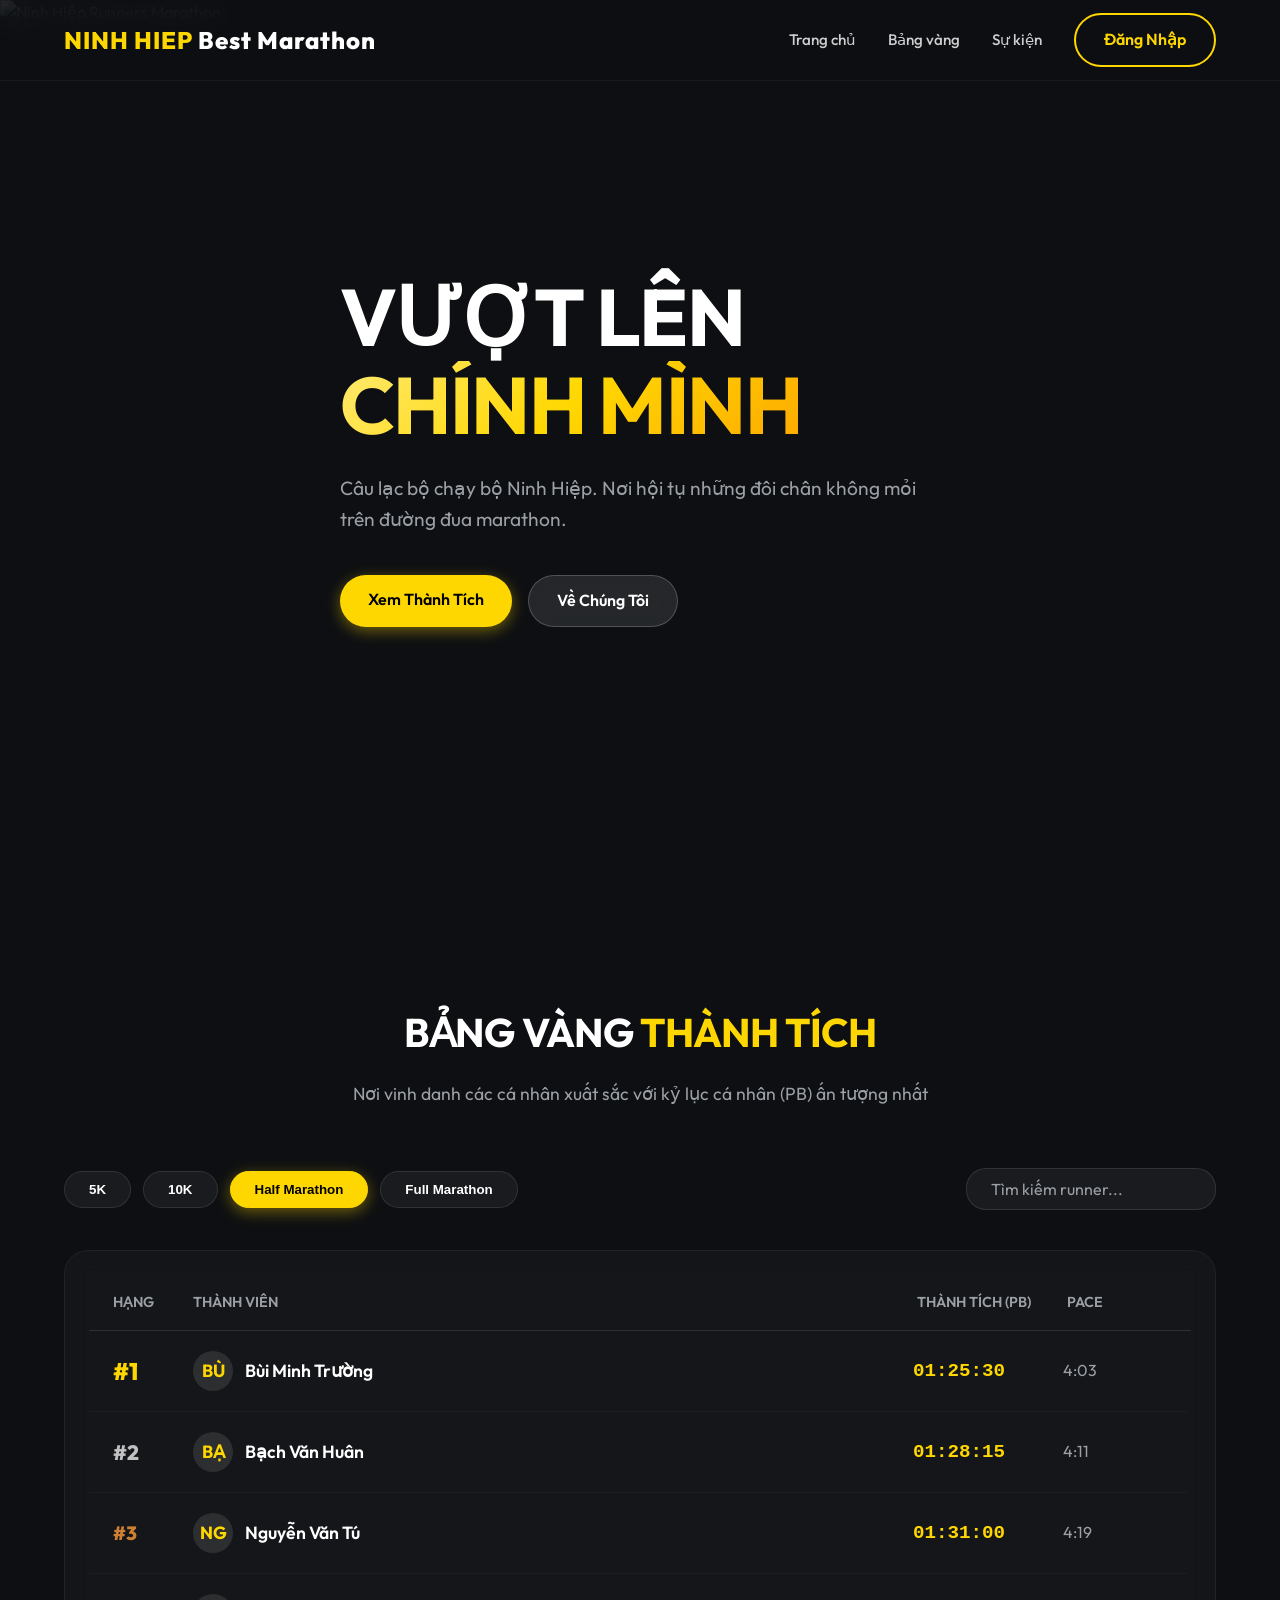
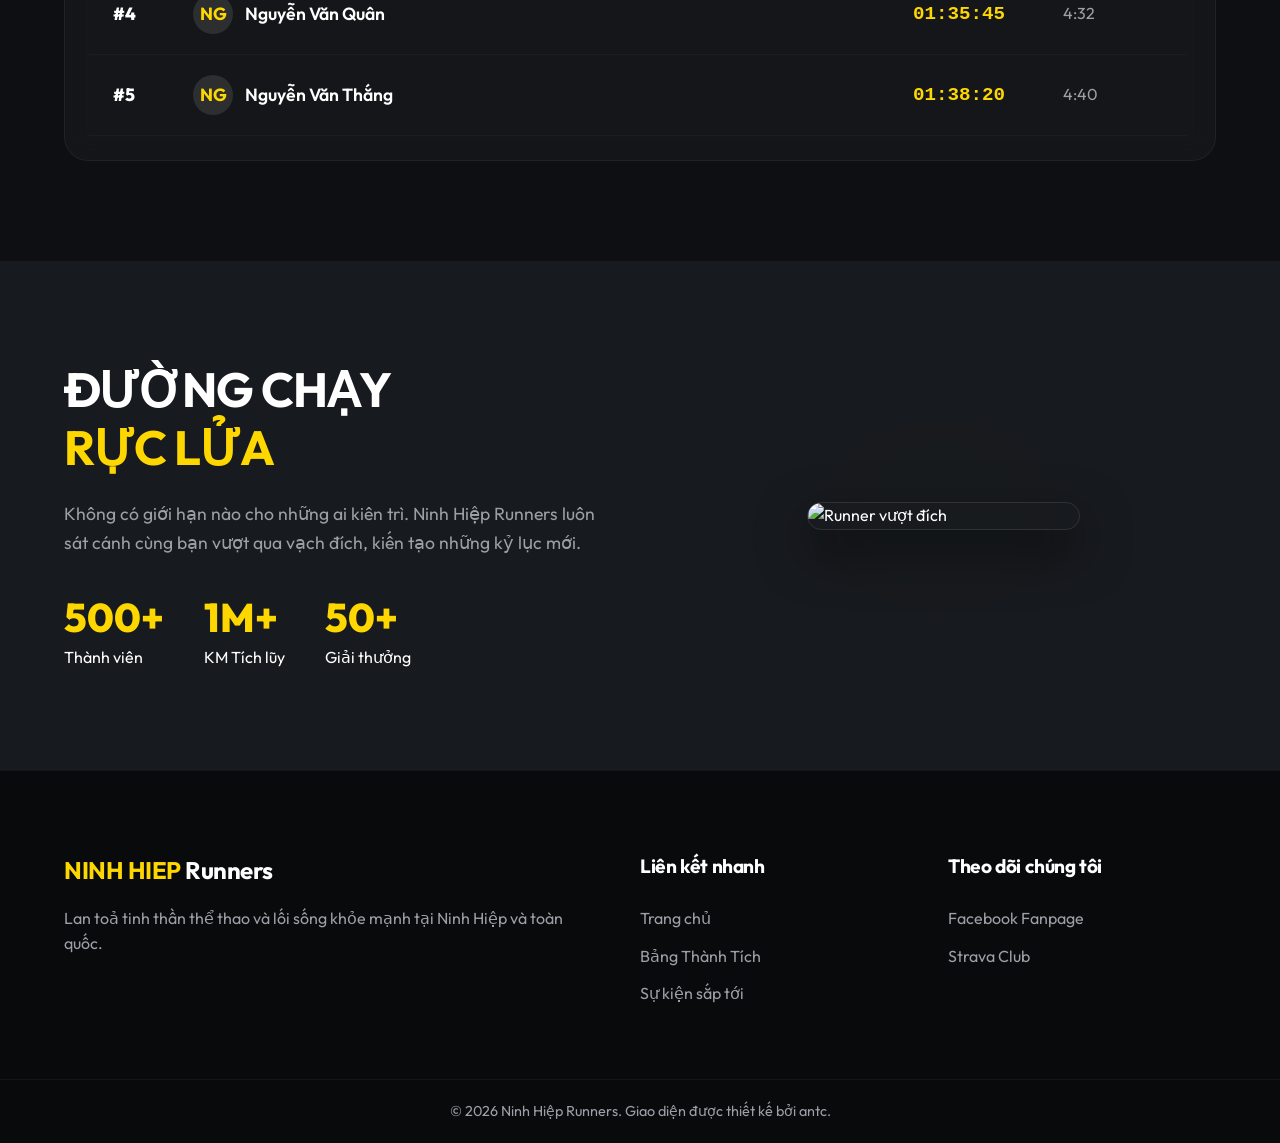
==== index.html @ 4c7ba728 "Update index.html" ====
<!DOCTYPE html>
<html lang="vi">

<head>
    <meta charset="UTF-8">
    <meta name="viewport" content="width=device-width, initial-scale=1.0">
    <title>Ninh Hiệp Runners - Chinh Phục Mọi Giới Hạn</title>
    <meta name="description"
        content="Trang web chính thức của Ninh Hiệp Runners. Theo dõi bảng vàng thành tích giải chạy marathon của các thành viên.">
    <!-- Google Fonts -->
    <link rel="preconnect" href="https://fonts.googleapis.com">
    <link rel="preconnect" href="https://fonts.gstatic.com" crossorigin>
    <link href="https://fonts.googleapis.com/css2?family=Outfit:wght@300;400;600;700;800&display=swap" rel="stylesheet">
    <link rel="stylesheet" href="style.css">
</head>

<body>
    <!-- Header -->
    <header class="navbar">
        <div class="container nav-content">
            <div class="logo">
                <span class="gold-text">NINH HIEP</span> Best Marathon
            </div>
            <nav class="nav-links">
                <a href="#home">Trang chủ</a>
                <a href="#leaderboard">Bảng vàng</a>
                <a href="events.html">Sự kiện</a>
                <a href="login.html" class="btn btn-outline-gold">Đăng Nhập</a>
            </nav>
        </div>
    </header>

    <!-- Hero Section -->
    <section id="home" class="hero">
        <div class="hero-bg">
            <img src="https://github.com/antchn/nhr/blob/main/nhr_hero.jfif" alt="Ninh Hiệp Runners Marathon">
        </div>
        <div class="hero-overlay"></div>
        <div class="container hero-content">
            <h1 class="hero-title">
                VƯỢT LÊN <br>
                <span class="gold-gradient-text">CHÍNH MÌNH</span>
            </h1>
            <p class="hero-subtitle">Câu lạc bộ chạy bộ Ninh Hiệp. Nơi hội tụ những đôi chân không mỏi trên đường đua
                marathon.</p>
            <div class="hero-actions">
                <a href="#leaderboard" class="btn btn-gold">Xem Thành Tích</a>
                <a href="#motivation" class="btn btn-glass">Về Chúng Tôi</a>
            </div>
        </div>
    </section>

    <!-- Leaderboard Section -->
    <section id="leaderboard" class="section">
        <div class="container">
            <div class="section-heading">
                <h2>BẢNG VÀNG <span class="gold-text">THÀNH TÍCH</span></h2>
                <p>Nơi vinh danh các cá nhân xuất sắc với kỷ lục cá nhân (PB) ấn tượng nhất</p>
            </div>

            <!-- Leaderboard Controls -->
            <div class="leaderboard-controls">
                <!-- Tabs -->
                <div class="tabs">
                    <button class="tab-btn" data-tab="5k">5K</button>
                    <button class="tab-btn" data-tab="10k">10K</button>
                    <button class="tab-btn active" data-tab="hm">Half Marathon</button>
                    <button class="tab-btn" data-tab="fm">Full Marathon</button>
                </div>

                <!-- Search -->
                <div class="search-box">
                    <input type="text" id="runner-search" placeholder="Tìm kiếm runner...">
                </div>
            </div>

            <!-- Leaderboard Table/Cards -->
            <div class="leaderboard-container">
                <div class="leaderboard-header">
                    <div>Hạng</div>
                    <div>Thành viên</div>
                    <div>Thành tích (PB)</div>
                    <div>Pace</div>
                </div>

                <div class="leaderboard-list" id="leaderboard-list">
                    <!-- Javascript will populate this -->
                </div>
            </div>
        </div>
    </section>

    <!-- Gallery/Motivation Section -->
    <section id="motivation" class="section section-darker">
        <div class="container container-flex">
            <div class="motivation-text">
                <h2>ĐƯỜNG CHẠY <br><span class="gold-text">RỰC LỬA</span></h2>
                <p>Không có giới hạn nào cho những ai kiên trì. Ninh Hiệp Runners luôn sát cánh cùng bạn vượt qua vạch
                    đích, kiến tạo những kỷ lục mới.</p>
                <ul class="stats-list">
                    <li><span class="gold-text h3">500+</span> Thành viên</li>
                    <li><span class="gold-text h3">1M+</span> KM Tích lũy</li>
                    <li><span class="gold-text h3">50+</span> Giải thưởng</li>
                </ul>
            </div>
            <div class="motivation-image">
                <div class="glow-effect"></div>
                <img src="https://github.com/antchn/nhr/blob/main/nhr_gallery.png" alt="Runner vượt đích" class="glass-img">
            </div>
        </div>
    </section>

    <!-- Footer -->
    <footer class="footer">
        <div class="container footer-content">
            <div class="footer-col">
                <h3><span class="gold-text">NINH HIEP</span> Runners</h3>
                <p>Lan toả tinh thần thể thao và lối sống khỏe mạnh tại Ninh Hiệp và toàn quốc. </p>
            </div>
            <div class="footer-col">
                <h4>Liên kết nhanh</h4>
                <a href="#home">Trang chủ</a>
                <a href="#leaderboard">Bảng Thành Tích</a>
                <a href="events.html">Sự kiện sắp tới</a>
            </div>
            <div class="footer-col">
                <h4>Theo dõi chúng tôi</h4>
                <p>Facebook Fanpage</p>
                <p>Strava Club</p>
            </div>
        </div>
        <div class="footer-bottom">
            <p>&copy; 2026 Ninh Hiệp Runners. Giao diện được thiết kế bởi antc.</p>
        </div>
    </footer>

    <!-- Athlete Profile Modal -->
    <div id="runnerProfileModal" class="modal">
        <div class="modal-content profile-card">
            <span class="close-btn" id="closeProfileModal">&times;</span>
            
            <div class="profile-header">
                <div class="profile-avatar" id="profile-avatar-display">
                    <!-- Avatar image or initials will be injected here -->
                </div>
                <h2 id="profile-name" class="profile-name">Tên Vận Động Viên</h2>
                <div class="profile-tagline">Thành viên Ninh Hiệp Runners</div>
            </div>

            <div class="profile-stats-section">
                <h3 class="section-title">Thành Tích Tốt Nhất (PB)</h3>
                <div class="profile-stats-grid" id="profile-stats-grid">
                    <!-- Dynamic stats injected here -->
                </div>
            </div>
        </div>
    </div>

    <script src="script.js"></script>
</body>

</html>
---- style.css ----
/*==========================================
   CSS VARIABLES & RESET
==========================================*/
:root {
    --color-bg: #0d0f12;          /* Rất tối, hơi ánh xanh slate */
    --color-bg-card: rgba(255, 255, 255, 0.03);
    --color-surface: #171a1f;      /* Nền sáng hơn một chút cho section */
    --color-text: #ffffff;
    --color-text-muted: #9ba0a6;
    
    --color-gold: #FFD700;
    --color-gold-dark: #ccac00;
    --color-gold-glow: rgba(255, 215, 0, 0.4);
    --color-gold-light: #ffea70;

    --font-heading: 'Outfit', sans-serif;
    --font-body: 'Outfit', sans-serif;

    --transition: all 0.3s cubic-bezier(0.25, 0.8, 0.25, 1);
}

* {
    margin: 0;
    padding: 0;
    box-sizing: border-box;
}

html {
    scroll-behavior: smooth;
}

body {
    background-color: var(--color-bg);
    color: var(--color-text);
    font-family: var(--font-body);
    line-height: 1.6;
    overflow-x: hidden;
}

h1, h2, h3, h4 {
    font-family: var(--font-heading);
    font-weight: 700;
    letter-spacing: -0.02em;
}

a {
    text-decoration: none;
    color: var(--color-text);
    transition: var(--transition);
}

.container {
    max-width: 1200px;
    margin: 0 auto;
    padding: 0 24px;
}

/*==========================================
   UTILITIES
==========================================*/
.gold-text { color: var(--color-gold); }
.gold-gradient-text {
    background: linear-gradient(135deg, var(--color-gold-light) 0%, var(--color-gold) 50%, #fdaa00 100%);
    -webkit-background-clip: text;
    background-clip: text;
    -webkit-text-fill-color: transparent;
    color: transparent;
    display: inline-block;
}

/* Buttons */
.btn {
    display: inline-block;
    padding: 12px 28px;
    border-radius: 30px;
    font-weight: 600;
    font-size: 1rem;
    cursor: pointer;
    transition: var(--transition);
    border: none;
    text-align: center;
}

.btn-gold {
    background-color: var(--color-gold);
    color: #000;
    box-shadow: 0 4px 15px var(--color-gold-glow);
}
.btn-gold:hover {
    background-color: var(--color-gold-light);
    transform: translateY(-2px);
    box-shadow: 0 6px 20px rgba(255, 215, 0, 0.6);
}

.btn-outline-gold {
    background: transparent;
    border: 2px solid var(--color-gold);
    color: var(--color-gold);
}
.btn-outline-gold:hover {
    background: var(--color-gold);
    color: #000;
    box-shadow: 0 4px 15px var(--color-gold-glow);
}

.btn-glass {
    background: rgba(255, 255, 255, 0.1);
    backdrop-filter: blur(10px);
    border: 1px solid rgba(255, 255, 255, 0.2);
    color: #fff;
}
.btn-glass:hover {
    background: rgba(255, 255, 255, 0.2);
    transform: translateY(-2px);
}

/*==========================================
   NAVBAR
==========================================*/
.navbar {
    position: fixed;
    top: 0; left: 0; right: 0;
    z-index: 1000;
    background: rgba(13, 15, 18, 0.85);
    backdrop-filter: blur(16px);
    border-bottom: 1px solid rgba(255,255,255,0.05);
    transition: var(--transition);
}

.nav-content {
    display: flex;
    justify-content: space-between;
    align-items: center;
    height: 80px;
}

.logo {
    font-size: 1.5rem;
    font-weight: 800;
    letter-spacing: 1px;
}

.nav-links {
    display: flex;
    align-items: center;
    gap: 32px;
}

.nav-links a:not(.btn) {
    font-size: 0.95rem;
    font-weight: 500;
    opacity: 0.8;
}
.nav-links a:not(.btn):hover {
    opacity: 1;
    color: var(--color-gold);
}

/*==========================================
   HERO SECTION
==========================================*/
.hero {
    position: relative;
    height: 100vh;
    min-height: 700px;
    display: flex;
    align-items: center;
    overflow: hidden;
}

.hero-bg {
    position: absolute;
    top: 0; left: 0; width: 100%; height: 100%;
    z-index: 0;
}

.hero-bg img {
    width: 100%; height: 100%;
    object-fit: cover;
    object-position: center;
}

.hero-overlay {
    position: absolute;
    top: 0; left: 0; width: 100%; height: 100%;
    background: radial-gradient(circle at center, rgba(13, 15, 18, 0.3) 0%, rgba(13, 15, 18, 0.95) 100%);
    background: linear-gradient(180deg, rgba(13, 15, 18, 0.2) 0%, #0d0f12 100%);
    z-index: 1;
}

.hero-content {
    position: relative;
    z-index: 2;
    max-width: 800px;
}

.hero-title {
    font-size: 5rem;
    line-height: 1.1;
    margin-bottom: 24px;
    text-transform: uppercase;
}

.hero-subtitle {
    font-size: 1.2rem;
    color: var(--color-text-muted);
    margin-bottom: 40px;
    max-width: 600px;
}

.hero-actions {
    display: flex;
    gap: 16px;
}

/*==========================================
   GENERAL SECTIONS
==========================================*/
.section {
    padding: 100px 0;
}
.section-darker {
    background-color: var(--color-surface);
}

.section-heading {
    text-align: center;
    margin-bottom: 60px;
}

.section-heading h2 {
    font-size: 2.5rem;
    margin-bottom: 16px;
}

.section-heading p {
    color: var(--color-text-muted);
    font-size: 1.1rem;
}

/*==========================================
   LEADERBOARD (GLASSMORPHISM)
==========================================*/
.leaderboard-controls {
    display: flex;
    justify-content: space-between;
    align-items: center;
    margin-bottom: 40px;
    flex-wrap: wrap;
    gap: 20px;
}

@media (max-width: 768px) {
    .leaderboard-controls {
        flex-direction: column;
        justify-content: center;
    }
}

.tabs {
    display: flex;
    justify-content: center;
    gap: 12px;
}

.search-box input {
    background: rgba(255, 255, 255, 0.05);
    border: 1px solid rgba(255, 255, 255, 0.1);
    color: #fff;
    padding: 10px 24px;
    border-radius: 20px;
    font-family: var(--font-body);
    font-size: 1rem;
    outline: none;
    transition: var(--transition);
    width: 250px;
}

.search-box input:focus {
    border-color: var(--color-gold);
    box-shadow: 0 0 10px var(--color-gold-glow);
    background: rgba(255, 255, 255, 0.1);
}

.search-box input::placeholder {
    color: var(--color-text-muted);
}

.tab-btn {
    background: rgba(255, 255, 255, 0.05);
    border: 1px solid rgba(255, 255, 255, 0.1);
    color: #fff;
    padding: 10px 24px;
    border-radius: 20px;
    cursor: pointer;
    font-weight: 600;
    transition: var(--transition);
}

.tab-btn:hover {
    background: rgba(255, 255, 255, 0.1);
}

.tab-btn.active {
    background: var(--color-gold);
    color: #000;
    border-color: var(--color-gold);
    box-shadow: 0 4px 15px var(--color-gold-glow);
}

.leaderboard-container {
    background: var(--color-bg-card);
    backdrop-filter: blur(12px);
    border: 1px solid rgba(255, 255, 255, 0.05);
    border-radius: 24px;
    padding: 24px;
}

.leaderboard-header {
    display: grid;
    grid-template-columns: 80px 1fr 150px 100px;
    padding: 16px 24px;
    color: var(--color-text-muted);
    font-size: 0.9rem;
    text-transform: uppercase;
    font-weight: 600;
    border-bottom: 1px solid rgba(255, 255, 255, 0.1);
}

.leaderboard-list {
    max-height: 700px;
    overflow-y: auto;
    padding-right: 4px;
}

/* Custom Scrollbar cho danh sách bảng vàng */
.leaderboard-list::-webkit-scrollbar {
    width: 6px;
}

.leaderboard-list::-webkit-scrollbar-track {
    background: rgba(255, 255, 255, 0.02);
    border-radius: 10px;
}

.leaderboard-list::-webkit-scrollbar-thumb {
    background: rgba(255, 215, 0, 0.3);
    border-radius: 10px;
}

.leaderboard-list::-webkit-scrollbar-thumb:hover {
    background: var(--color-gold);
}

.lb-row {
    display: grid;
    grid-template-columns: 80px 1fr 150px 100px;
    padding: 20px 24px;
    align-items: center;
    border-bottom: 1px solid rgba(255, 255, 255, 0.03);
    transition: var(--transition);
}

.lb-row:hover {
    background: rgba(255, 215, 0, 0.03);
    transform: scale(1.01);
}

.lb-row.top-1 .rank { color: var(--color-gold); font-size: 1.5rem; }
.lb-row.top-2 .rank { color: #C0C0C0; font-size: 1.3rem; } /* Silver */
.lb-row.top-3 .rank { color: #CD7F32; font-size: 1.2rem; } /* Bronze */

.rank {
    font-weight: 800;
    font-size: 1.1rem;
}

.runner-name {
    font-weight: 600;
    font-size: 1.1rem;
    display: flex;
    align-items: center;
    gap: 12px;
}

.avatar {
    width: 40px; height: 40px;
    border-radius: 50%;
    background: rgba(255, 255, 255, 0.1);
    display: flex;
    align-items: center; justify-content: center;
    font-weight: 700;
    color: var(--color-gold);
    overflow: hidden;
    flex-shrink: 0;
}

.avatar img {
    width: 100%;
    height: 100%;
    object-fit: cover;
}

.runner-time {
    font-family: monospace;
    font-size: 1.2rem;
    color: var(--color-gold);
    font-weight: 700;
}

.runner-pace {
    color: var(--color-text-muted);
}

/*==========================================
   MOTIVATION / GALLERY
==========================================*/
.container-flex {
    display: flex;
    align-items: center;
    gap: 60px;
}

.motivation-text {
    flex: 1;
}

.motivation-text h2 {
    font-size: 3rem;
    line-height: 1.2;
    margin-bottom: 24px;
}

.motivation-text p {
    font-size: 1.1rem;
    color: var(--color-text-muted);
    margin-bottom: 40px;
}

.stats-list {
    list-style: none;
    display: flex;
    gap: 40px;
}

.stats-list li {
    display: flex;
    flex-direction: column;
}

.stats-list span.h3 {
    font-size: 2.5rem;
    font-weight: 800;
    line-height: 1;
    margin-bottom: 8px;
}

.motivation-image {
    flex: 1;
    position: relative;
}

.glass-img {
    width: 50%;
    border-radius: 24px;
    box-shadow: 0 20px 50px rgba(0,0,0,0.5);
    position: relative;
    z-index: 2;
    border: 1px solid rgba(255,255,255,0.1);
    display: block;
    margin: 0 auto;
}

.glow-effect {
    position: absolute;
    top: 50%; left: 50%;
    transform: translate(-50%, -50%);
    width: 40%; height: 40%;
    background: var(--color-gold);
    filter: blur(100px);
    opacity: 0.2;
    z-index: 1;
}

/*==========================================
   FOOTER
==========================================*/
.footer {
    background: #090a0c;
    padding: 80px 0 20px;
    border-top: 1px solid rgba(255,255,255,0.05);
}

.footer-content {
    display: grid;
    grid-template-columns: 2fr 1fr 1fr;
    gap: 40px;
    margin-bottom: 60px;
}

.footer-col h3 { font-size: 1.5rem; margin-bottom: 16px; }
.footer-col h4 { font-size: 1.2rem; margin-bottom: 24px; }
.footer-col p, .footer-col a {
    color: var(--color-text-muted);
    display: block;
    margin-bottom: 12px;
}
.footer-col a:hover { color: var(--color-gold); }

.footer-bottom {
    text-align: center;
    color: var(--color-text-muted);
    font-size: 0.9rem;
    border-top: 1px solid rgba(255,255,255,0.05);
    padding-top: 20px;
}

/*==========================================
   EVENTS PAGE
==========================================*/
.events-grid {
    display: grid;
    grid-template-columns: repeat(3, 1fr);
    gap: 32px;
    margin-top: 40px;
}

@media (max-width: 900px) {
    .events-grid { grid-template-columns: repeat(2, 1fr); }
}

@media (max-width: 600px) {
    .events-grid { grid-template-columns: 1fr; }
}

.event-card {
    background: var(--color-bg-card);
    backdrop-filter: blur(12px);
    border: 1px solid rgba(255, 255, 255, 0.05);
    border-radius: 20px;
    overflow: hidden;
    transition: var(--transition);
    display: flex;
    flex-direction: column;
}

.event-card:hover {
    transform: translateY(-8px);
    box-shadow: 0 15px 30px rgba(0,0,0,0.4), 0 0 15px rgba(255, 215, 0, 0.1);
    border-color: rgba(255, 215, 0, 0.2);
}

.event-image {
    position: relative;
    width: 100%;
    height: 200px;
    overflow: hidden;
}

.event-image img {
    width: 100%;
    height: 100%;
    object-fit: cover;
    transition: transform 0.5s ease;
}

.event-card:hover .event-image img {
    transform: scale(1.05);
}

.event-badge {
    position: absolute;
    top: 16px;
    right: 16px;
    padding: 6px 14px;
    border-radius: 20px;
    font-size: 0.85rem;
    font-weight: 700;
    backdrop-filter: blur(10px);
    z-index: 2;
}

.badge-active {
    background: rgba(255, 215, 0, 0.85);
    color: #000;
}

.badge-opening {
    background: rgba(82, 196, 26, 0.85);
    color: #fff;
}

.badge-ended {
    background: rgba(255, 255, 255, 0.3);
    color: #fff;
}

.event-content {
    padding: 24px;
    display: flex;
    flex-direction: column;
    flex-grow: 1;
}

.event-content h3 {
    font-size: 1.4rem;
    margin-bottom: 16px;
    color: var(--color-gold);
    line-height: 1.3;
}

.event-info {
    margin-bottom: 24px;
    flex-grow: 1;
}

.event-info p {
    color: var(--color-text-muted);
    margin-bottom: 8px;
    font-size: 0.95rem;
    display: flex;
    align-items: center;
    gap: 8px;
}

/*==========================================
   ANIMATIONS
==========================================*/
@keyframes fadeIn {
    from { opacity: 0; transform: translateY(20px); }
    to { opacity: 1; transform: translateY(0); }
}

.lb-row {
    animation: fadeIn 0.5s forwards;
}

/* Cursors for clickability */
.runner-name {
    cursor: pointer;
    transition: var(--transition);
}
.runner-name:hover {
    color: var(--color-gold);
}

/*==========================================
   MODAL & PROFILE
==========================================*/
.modal {
    visibility: hidden;
    opacity: 0;
    position: fixed;
    top: 0; left: 0; width: 100%; height: 100%;
    background: rgba(0, 0, 0, 0.8);
    backdrop-filter: blur(8px);
    z-index: 2000;
    display: flex;
    align-items: center; justify-content: center;
    transition: visibility 0.3s, opacity 0.3s ease;
}

.modal.active {
    visibility: visible;
    opacity: 1;
}

.modal-content {
    background: rgba(23, 26, 31, 0.95);
    border: 1px solid rgba(255, 255, 255, 0.1);
    border-radius: 20px;
    padding: 40px;
    width: 100%; max-width: 500px;
    position: relative;
    transform: translateY(-20px);
    transition: transform 0.3s ease;
    box-shadow: 0 20px 50px rgba(0, 0, 0, 0.5);
    max-height: 90vh; overflow-y: auto;
}

.modal.active .modal-content {
    transform: translateY(0);
}

.close-btn {
    position: absolute; top: 15px; right: 20px;
    font-size: 28px; color: var(--color-text-muted);
    cursor: pointer; transition: color 0.3s;
    line-height: 1;
}

.close-btn:hover { color: var(--color-gold); }

/* Profile Specific */
.profile-card {
    text-align: center;
    padding: 50px 30px 40px;
}

.profile-header {
    display: flex;
    flex-direction: column;
    align-items: center;
    margin-bottom: 30px;
    position: relative;
}

.profile-avatar {
    width: 120px; height: 120px;
    border-radius: 50%;
    background: rgba(255, 215, 0, 0.1);
    border: 3px solid var(--color-gold);
    display: flex; align-items: center; justify-content: center;
    font-size: 2.5rem; font-weight: 800; color: var(--color-gold);
    box-shadow: 0 10px 25px rgba(255,215,0,0.2);
    margin-bottom: 20px;
    overflow: hidden;
}

.profile-avatar img {
    width: 100%; height: 100%;
    object-fit: cover;
}

.profile-name {
    font-size: 1.8rem;
    color: var(--color-text);
    margin-bottom: 5px;
}

.profile-tagline {
    font-size: 1rem;
    color: var(--color-text-muted);
}

.profile-stats-section {
    background: rgba(255,255,255,0.03);
    border-radius: 16px;
    padding: 24px;
    border: 1px solid rgba(255,255,255,0.05);
}

.section-title {
    font-size: 1.1rem;
    color: var(--color-gold);
    margin-bottom: 20px;
    text-transform: uppercase;
    letter-spacing: 1px;
}

.profile-stats-grid {
    display: grid;
    grid-template-columns: repeat(2, 1fr);
    gap: 16px;
}

.stat-item {
    background: rgba(0,0,0,0.3);
    border-radius: 12px;
    padding: 16px;
    display: flex;
    flex-direction: column;
    align-items: flex-start;
    border: 1px solid rgba(255,255,255,0.05);
    text-align: left;
}

.stat-dist {
    font-size: 0.85rem;
    color: var(--color-text-muted);
    text-transform: uppercase;
    font-weight: 700;
    margin-bottom: 8px;
}

.stat-time {
    font-family: monospace;
    font-size: 1.4rem;
    color: #fff;
    font-weight: 700;
    line-height: 1;
    margin-bottom: 4px;
}

.stat-pace {
    font-size: 0.85rem;
    color: var(--color-gold);
}

/* Custom scrollbar for modal */
.modal-content::-webkit-scrollbar { width: 6px; }
.modal-content::-webkit-scrollbar-track { background: rgba(0, 0, 0, 0.2); border-radius: 4px; }
.modal-content::-webkit-scrollbar-thumb { background: rgba(255, 215, 0, 0.5); border-radius: 4px; }
.modal-content::-webkit-scrollbar-thumb:hover { background: var(--color-gold); }
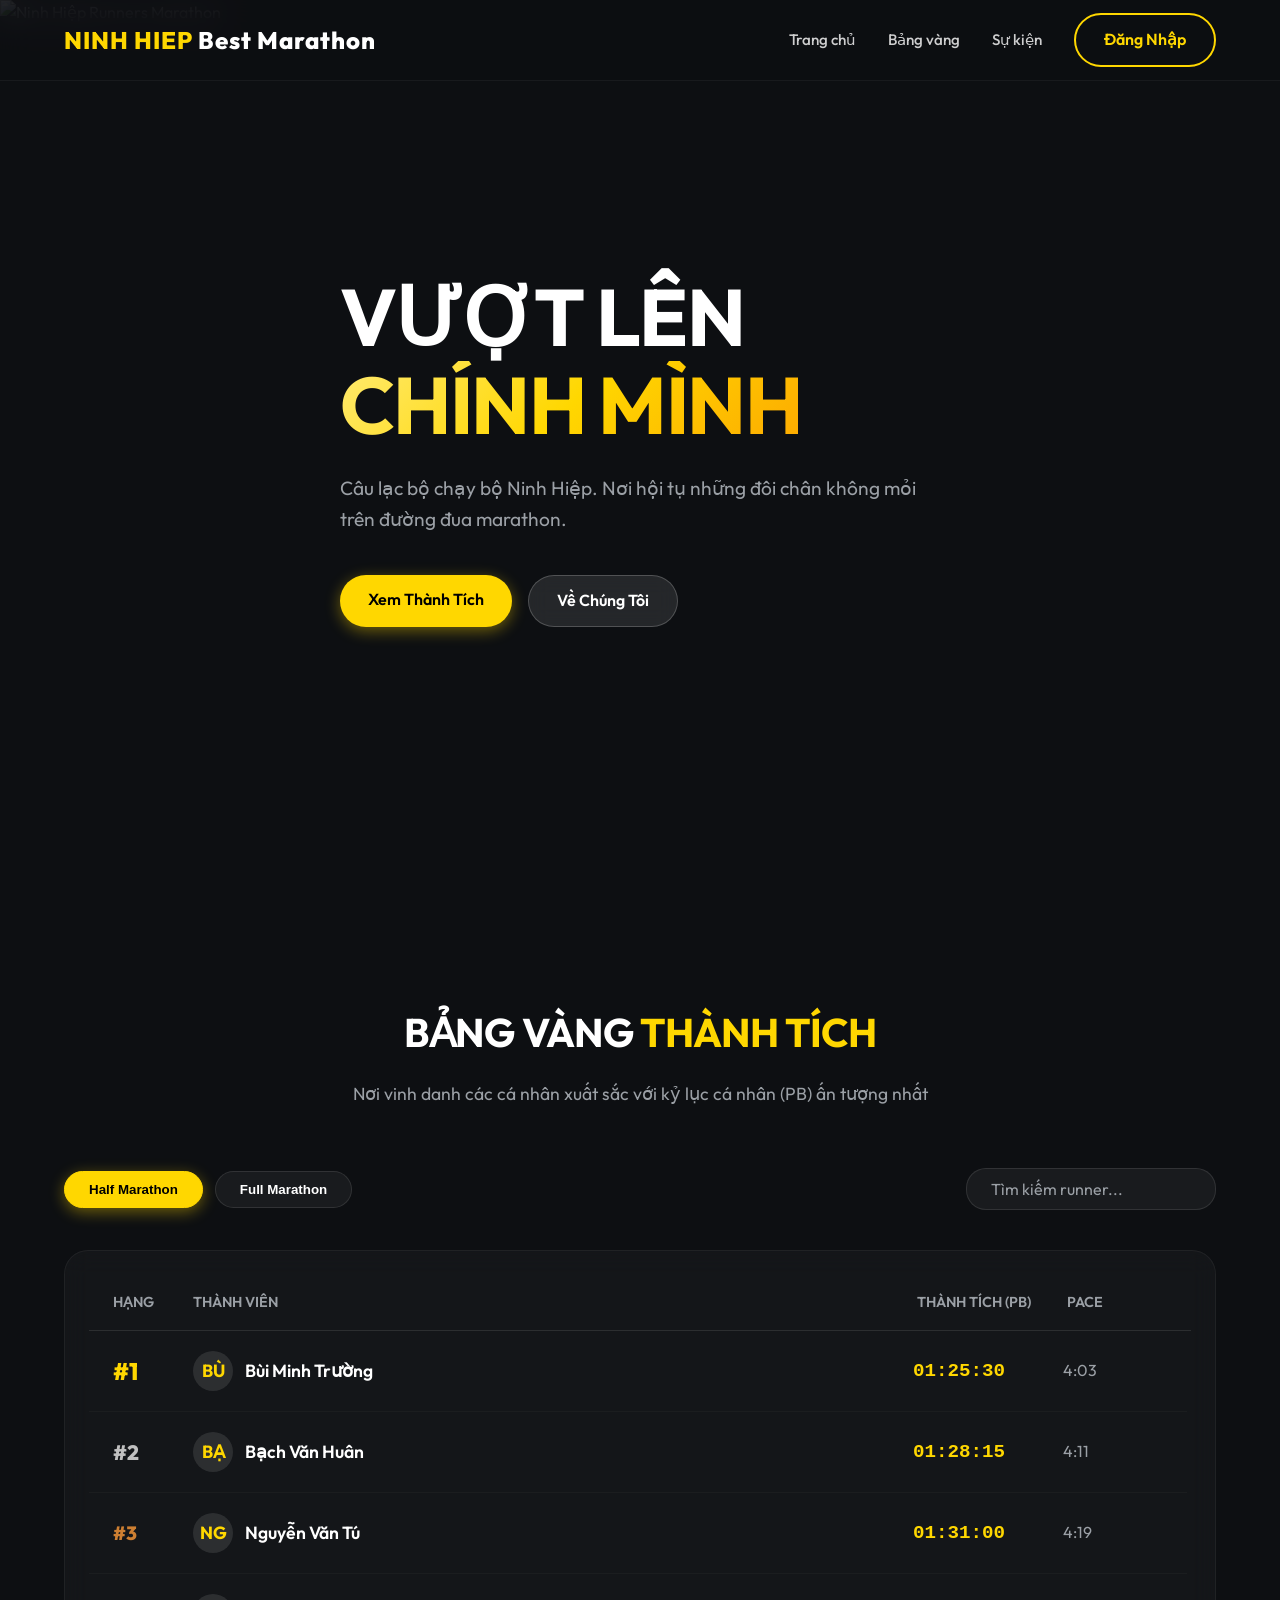
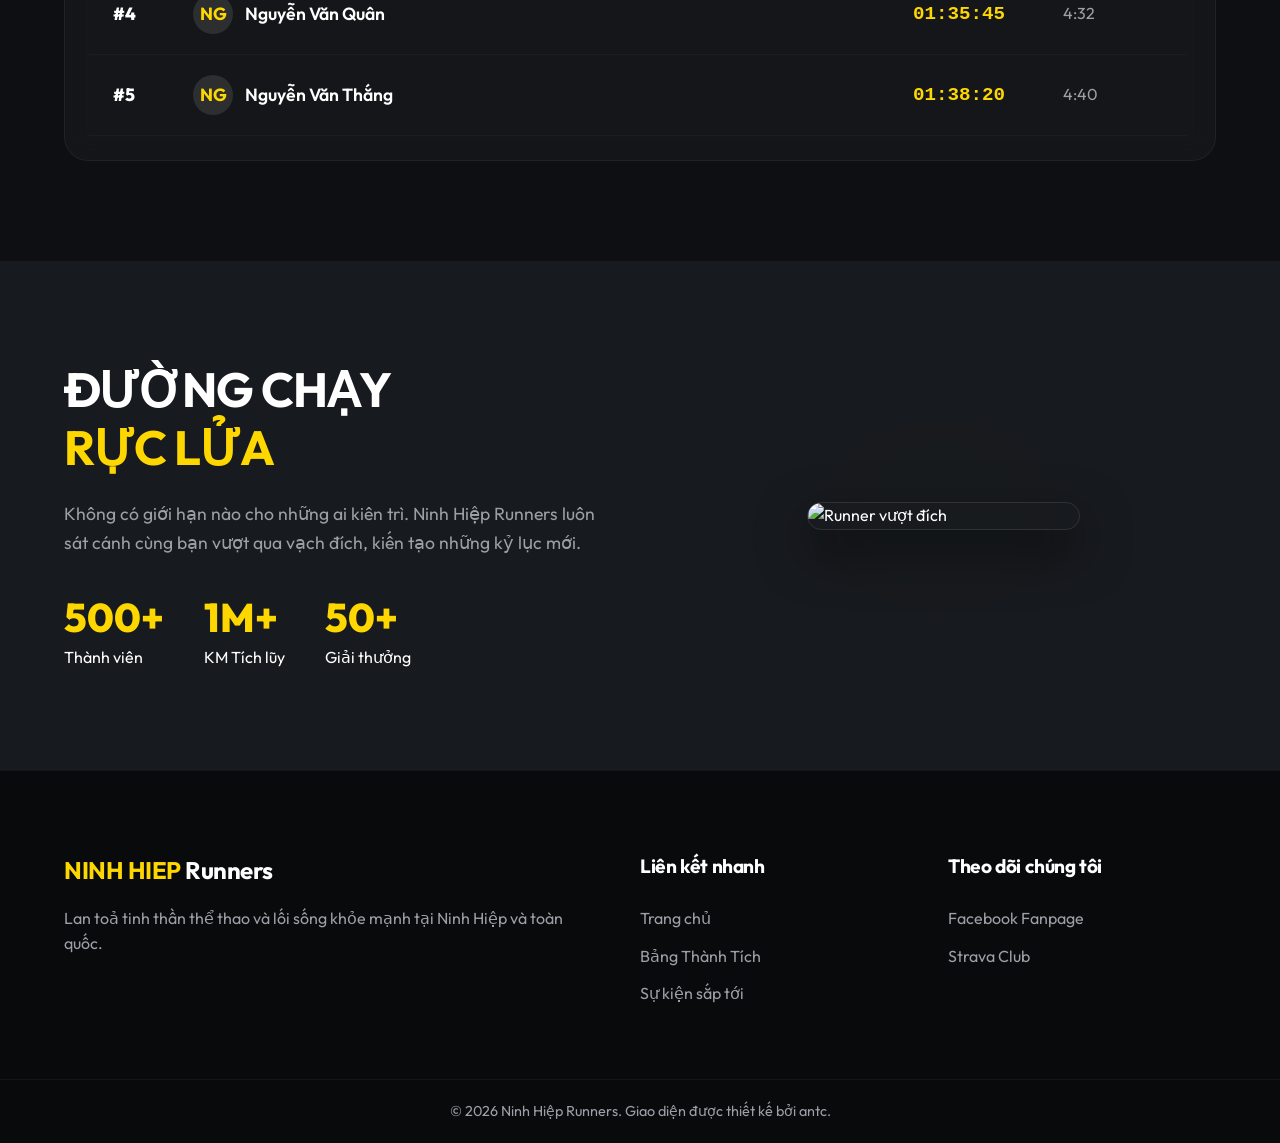
==== commit 55a29738: "Add files via upload" ====
--- a/index.html
+++ b/index.html
@@ -33,7 +33,7 @@
     <!-- Hero Section -->
     <section id="home" class="hero">
         <div class="hero-bg">
-            <img src="https://github.com/antchn/nhr/blob/main/nhr_hero.jfif" alt="Ninh Hiệp Runners Marathon">
+            <img src="assets/nhr_hero.jfif" alt="Ninh Hiệp Runners Marathon">
         </div>
         <div class="hero-overlay"></div>
         <div class="container hero-content">
@@ -62,8 +62,8 @@
             <div class="leaderboard-controls">
                 <!-- Tabs -->
                 <div class="tabs">
-                    <button class="tab-btn" data-tab="5k">5K</button>
-                    <button class="tab-btn" data-tab="10k">10K</button>
+                    <!-- <button class="tab-btn" data-tab="5k">5K</button> -->
+                    <!-- <button class="tab-btn" data-tab="10k">10K</button> -->
                     <button class="tab-btn active" data-tab="hm">Half Marathon</button>
                     <button class="tab-btn" data-tab="fm">Full Marathon</button>
                 </div>
@@ -105,7 +105,7 @@
             </div>
             <div class="motivation-image">
                 <div class="glow-effect"></div>
-                <img src="https://github.com/antchn/nhr/blob/main/nhr_gallery.png" alt="Runner vượt đích" class="glass-img">
+                <img src="assets/nhr_gallery.png" alt="Runner vượt đích" class="glass-img">
             </div>
         </div>
     </section>
@@ -159,4 +159,4 @@
     <script src="script.js"></script>
 </body>
 
-</html>
+</html>
--- a/style.css
+++ b/style.css
@@ -790,5 +790,86 @@
 /* Custom scrollbar for modal */
 .modal-content::-webkit-scrollbar { width: 6px; }
 .modal-content::-webkit-scrollbar-track { background: rgba(0, 0, 0, 0.2); border-radius: 4px; }
-.modal-content::-webkit-scrollbar-thumb { background: rgba(255, 215, 0, 0.5); border-radius: 4px; }
 .modal-content::-webkit-scrollbar-thumb:hover { background: var(--color-gold); }
+
+/*==========================================
+   RESPONSIVE DESIGN (MOBILE & TABLET)
+==========================================*/
+@media (max-width: 768px) {
+    /* Global & Sections */
+    .container { padding: 0 16px; }
+    .section { padding: 60px 0; }
+    .section-heading h2 { font-size: 2rem; }
+
+    /* Navbar */
+    .nav-content {
+        height: auto;
+        flex-direction: column;
+        padding: 16px 0;
+        gap: 16px;
+    }
+    .nav-links {
+        flex-wrap: wrap;
+        justify-content: center;
+        gap: 12px;
+    }
+    .nav-links a.btn { padding: 8px 16px; font-size: 0.9rem; }
+
+    /* Hero Section */
+    .hero {
+        min-height: 500px;
+        padding-top: 140px; /* Space for stacked navbar */
+        align-items: flex-start;
+    }
+    .hero-title { font-size: 2.5rem; margin-bottom: 16px; }
+    .hero-subtitle { font-size: 1rem; margin-bottom: 24px; }
+    .hero-actions { flex-direction: column; width: 100%; }
+    .hero-actions .btn { width: 100%; }
+
+    /* Leaderboard Controls & Table */
+    .leaderboard-controls {
+        flex-direction: column;
+        width: 100%;
+        gap: 16px;
+    }
+    .tabs { flex-wrap: wrap; }
+    .search-box { width: 100%; }
+    .search-box input { width: 100%; }
+    
+    .leaderboard-container {
+        padding: 16px 8px;
+        overflow-x: auto;
+    }
+    .leaderboard-header, .lb-row {
+        min-width: 480px; /* Bắt cuộn ngang trên mobile để không làm vỡ text */
+        padding: 12px;
+        gap: 8px;
+    }
+
+    /* Motivation Section */
+    .container-flex {
+        flex-direction: column;
+        gap: 40px;
+    }
+    .motivation-text h2 { font-size: 2rem; margin-bottom: 16px; }
+    .stats-list {
+        flex-direction: column;
+        align-items: center;
+        gap: 24px;
+        text-align: center;
+    }
+    .glass-img { width: 90%; }
+    .glow-effect { width: 70%; height: 70%; }
+
+    /* Footer */
+    .footer-content {
+        grid-template-columns: 1fr;
+        gap: 30px;
+        text-align: center;
+    }
+
+    /* Modal / Profile */
+    .modal-content { padding: 30px 20px; }
+    .profile-card { padding: 20px 10px 10px; }
+    .profile-stats-grid { grid-template-columns: 1fr; }
+}
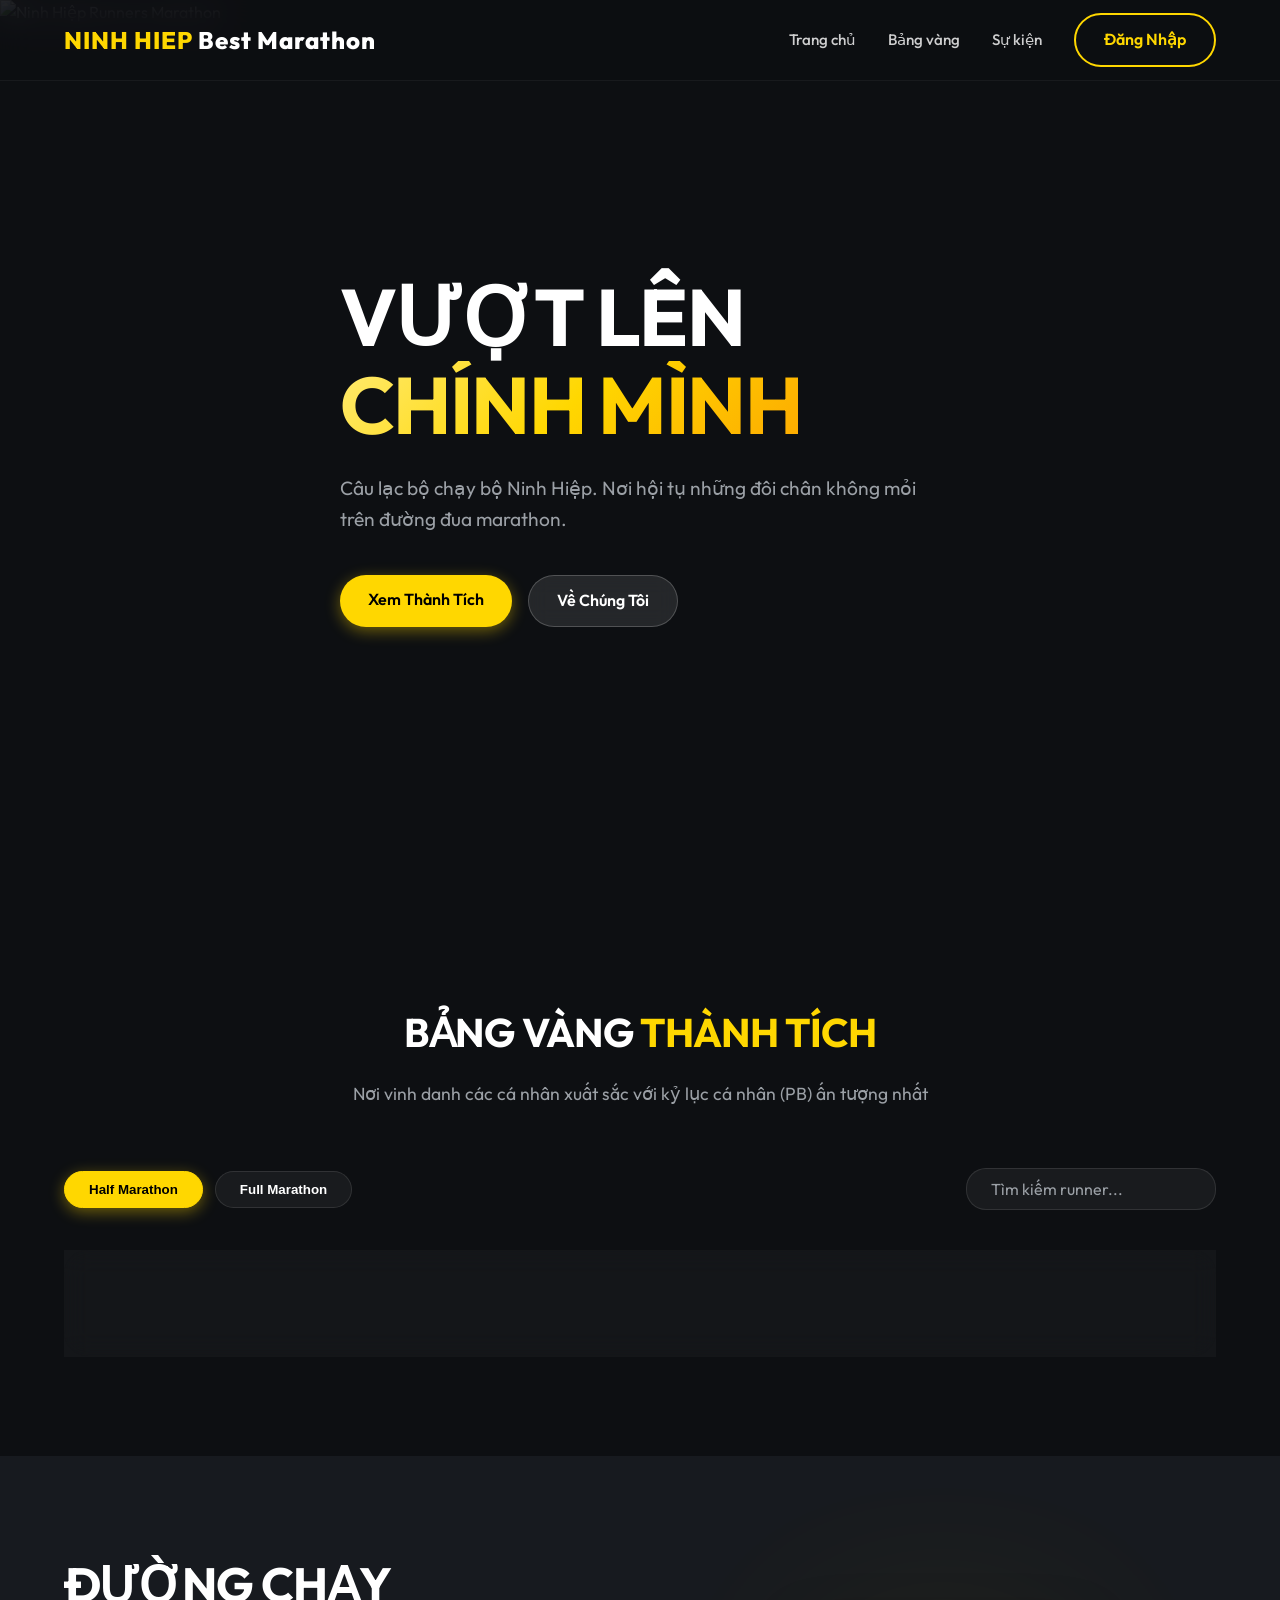
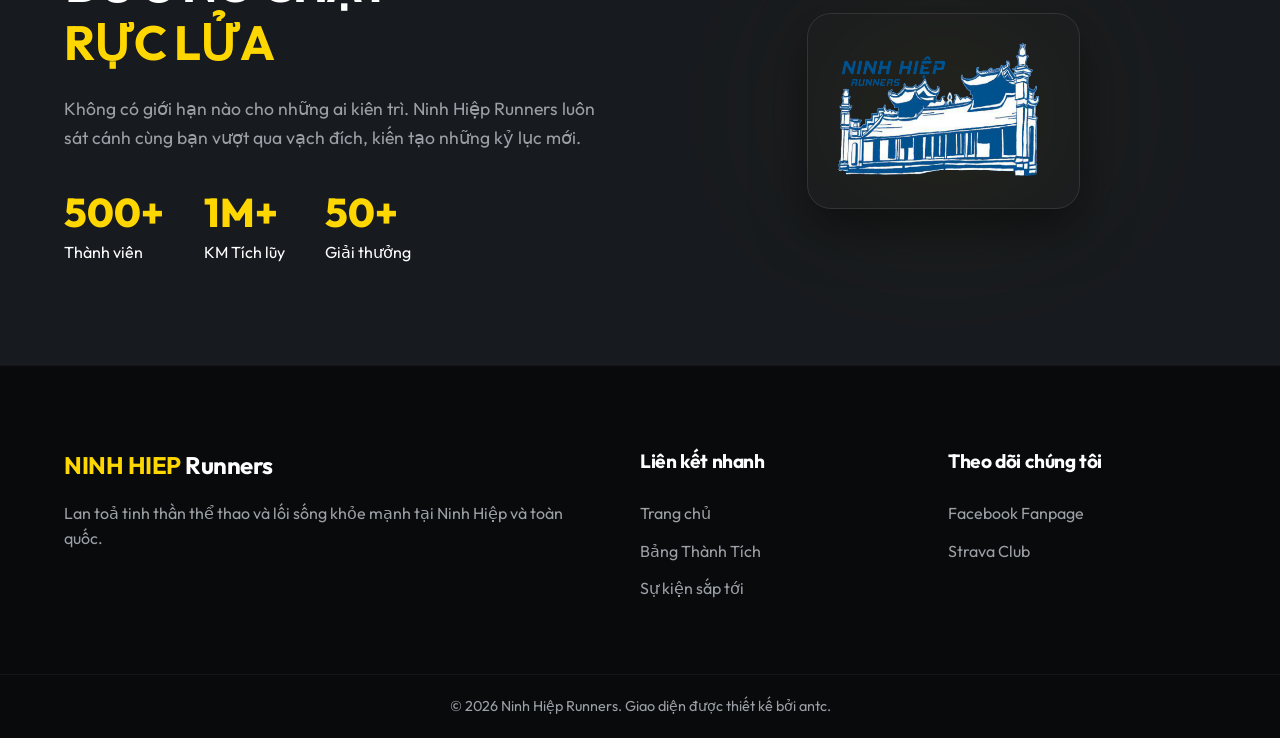
==== commit fe4dbffc: "Update index.html" ====
--- a/index.html
+++ b/index.html
@@ -33,7 +33,7 @@
     <!-- Hero Section -->
     <section id="home" class="hero">
         <div class="hero-bg">
-            <img src="assets/nhr_hero.jfif" alt="Ninh Hiệp Runners Marathon">
+            <img src="https://raw.githubusercontent.com/antchn/nhr/refs/heads/main/nhr_hero.jfif" alt="Ninh Hiệp Runners Marathon">
         </div>
         <div class="hero-overlay"></div>
         <div class="container hero-content">
@@ -105,7 +105,7 @@
             </div>
             <div class="motivation-image">
                 <div class="glow-effect"></div>
-                <img src="assets/nhr_gallery.png" alt="Runner vượt đích" class="glass-img">
+                <img src="nhr_gallery.png" alt="Runner vượt đích" class="glass-img">
             </div>
         </div>
     </section>
@@ -159,4 +159,4 @@
     <script src="script.js"></script>
 </body>
 
-</html>+</html>
